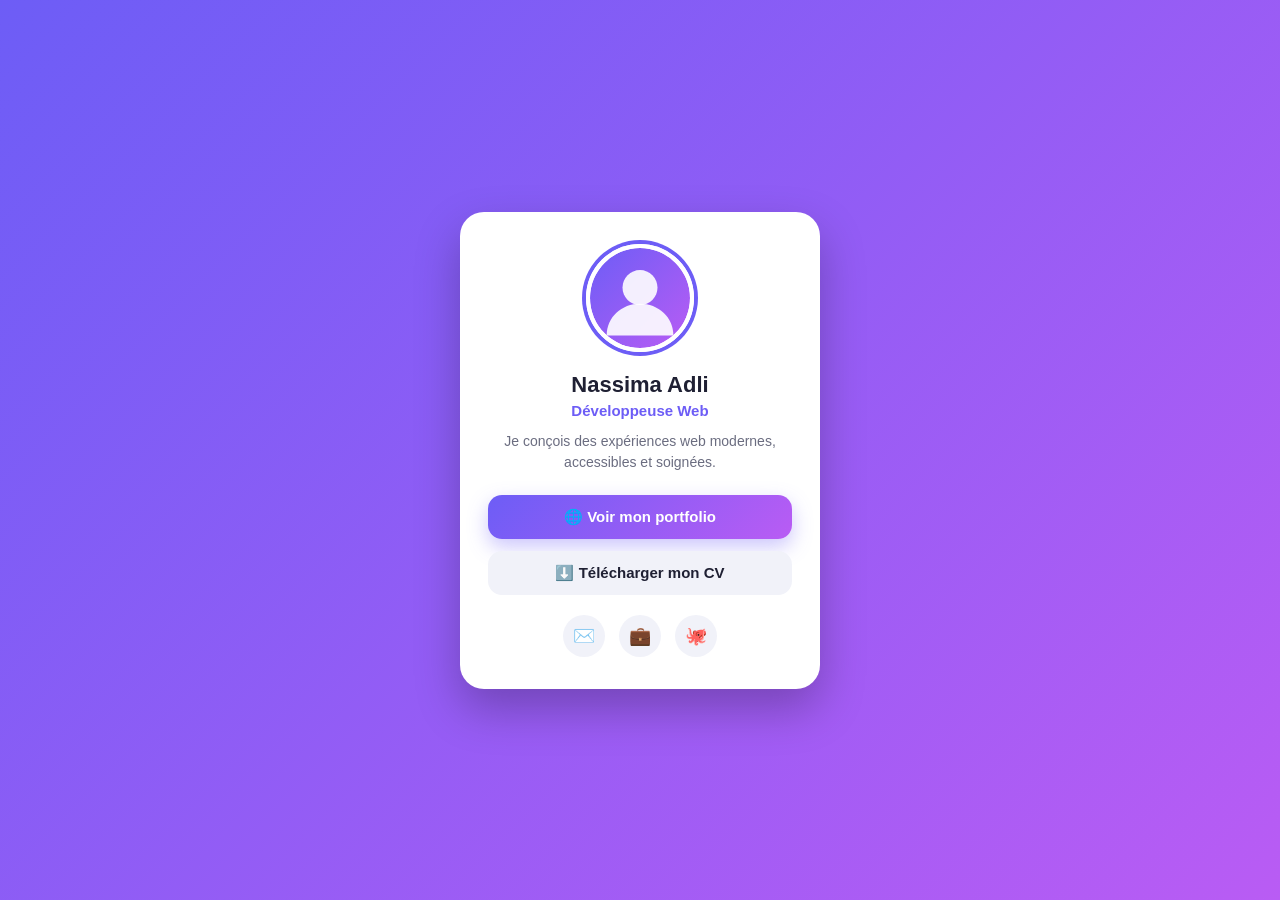
==== index.html @ 46507873 "Ajoute la carte digitale avec QR code, portfolio et téléchargement du CV Site statique : index.html " ====
<!DOCTYPE html>
<html lang="fr">
<head>
  <meta charset="UTF-8" />
  <meta name="viewport" content="width=device-width, initial-scale=1.0" />
  <title>Carte digitale</title>
  <link rel="stylesheet" href="styles.css" />
</head>
<body>
  <main class="card" id="card">
    <img class="card__photo" id="photo" src="" alt="Photo de profil" />
    <h1 class="card__name" id="name"></h1>
    <p class="card__title" id="title"></p>
    <p class="card__bio" id="bio"></p>

    <div class="card__actions">
      <a class="btn btn--primary" id="portfolio-btn" href="#" target="_blank" rel="noopener">
        🌐 Voir mon portfolio
      </a>
      <a class="btn btn--secondary" id="cv-btn" href="#" download>
        ⬇️ Télécharger mon CV
      </a>
    </div>

    <div class="card__socials" id="socials"></div>
  </main>

  <script src="config.js"></script>
  <script>
    const cfg = window.CARD_CONFIG;

    document.getElementById("photo").src = cfg.photo;
    document.getElementById("name").textContent = cfg.name;
    document.getElementById("title").textContent = cfg.title;
    document.getElementById("bio").textContent = cfg.bio;

    const portfolioBtn = document.getElementById("portfolio-btn");
    portfolioBtn.href = cfg.portfolioUrl;

    const cvBtn = document.getElementById("cv-btn");
    cvBtn.href = cfg.cv;
    cvBtn.download = cfg.cvFileName || "cv.pdf";

    const socials = document.getElementById("socials");
    (cfg.socials || []).forEach((s) => {
      const a = document.createElement("a");
      a.href = s.href;
      a.title = s.label;
      a.textContent = s.icon;
      if (s.href.startsWith("http")) {
        a.target = "_blank";
        a.rel = "noopener";
      }
      socials.appendChild(a);
    });
  </script>
</body>
</html>
---- styles.css ----
:root {
  --bg-start: #6D5DF6;
  --bg-end: #B95CF4;
  --card-bg: #ffffff;
  --text-main: #1f2033;
  --text-muted: #6b6d80;
  --accent: #6D5DF6;
  --accent-2: #22c55e;
}

* {
  box-sizing: border-box;
}

body {
  margin: 0;
  min-height: 100vh;
  display: flex;
  align-items: center;
  justify-content: center;
  padding: 24px;
  font-family: "Segoe UI", Roboto, -apple-system, BlinkMacSystemFont, sans-serif;
  background: linear-gradient(135deg, var(--bg-start), var(--bg-end));
}

.card {
  background: var(--card-bg);
  width: 100%;
  max-width: 360px;
  border-radius: 24px;
  padding: 32px 28px;
  box-shadow: 0 20px 45px rgba(0, 0, 0, 0.25);
  text-align: center;
}

.card__photo {
  width: 108px;
  height: 108px;
  border-radius: 50%;
  object-fit: cover;
  border: 4px solid #fff;
  box-shadow: 0 0 0 4px var(--accent);
  margin-bottom: 16px;
}

.card__name {
  margin: 0;
  font-size: 22px;
  font-weight: 700;
  color: var(--text-main);
}

.card__title {
  margin: 4px 0 12px;
  font-size: 15px;
  color: var(--accent);
  font-weight: 600;
}

.card__bio {
  margin: 0 0 22px;
  font-size: 14px;
  line-height: 1.5;
  color: var(--text-muted);
}

.card__actions {
  display: flex;
  flex-direction: column;
  gap: 12px;
  margin-bottom: 20px;
}

.btn {
  display: flex;
  align-items: center;
  justify-content: center;
  gap: 8px;
  padding: 13px 18px;
  border-radius: 14px;
  font-size: 15px;
  font-weight: 600;
  text-decoration: none;
  border: none;
  cursor: pointer;
  transition: transform 0.15s ease, box-shadow 0.15s ease;
}

.btn:active {
  transform: scale(0.97);
}

.btn--primary {
  background: linear-gradient(135deg, var(--bg-start), var(--bg-end));
  color: #fff;
  box-shadow: 0 8px 20px rgba(109, 93, 246, 0.35);
}

.btn--secondary {
  background: #f1f2f9;
  color: var(--text-main);
}

.card__socials {
  display: flex;
  justify-content: center;
  gap: 14px;
}

.card__socials a {
  display: inline-flex;
  align-items: center;
  justify-content: center;
  width: 42px;
  height: 42px;
  border-radius: 50%;
  background: #f1f2f9;
  text-decoration: none;
  font-size: 18px;
  color: var(--text-main);
}

.qr-page {
  display: flex;
  flex-direction: column;
  align-items: center;
  gap: 18px;
}

.qr-box {
  background: #fff;
  padding: 18px;
  border-radius: 18px;
  box-shadow: 0 20px 45px rgba(0, 0, 0, 0.25);
}

.qr-hint {
  color: #fff;
  font-size: 14px;
  text-align: center;
  max-width: 320px;
  opacity: 0.9;
}
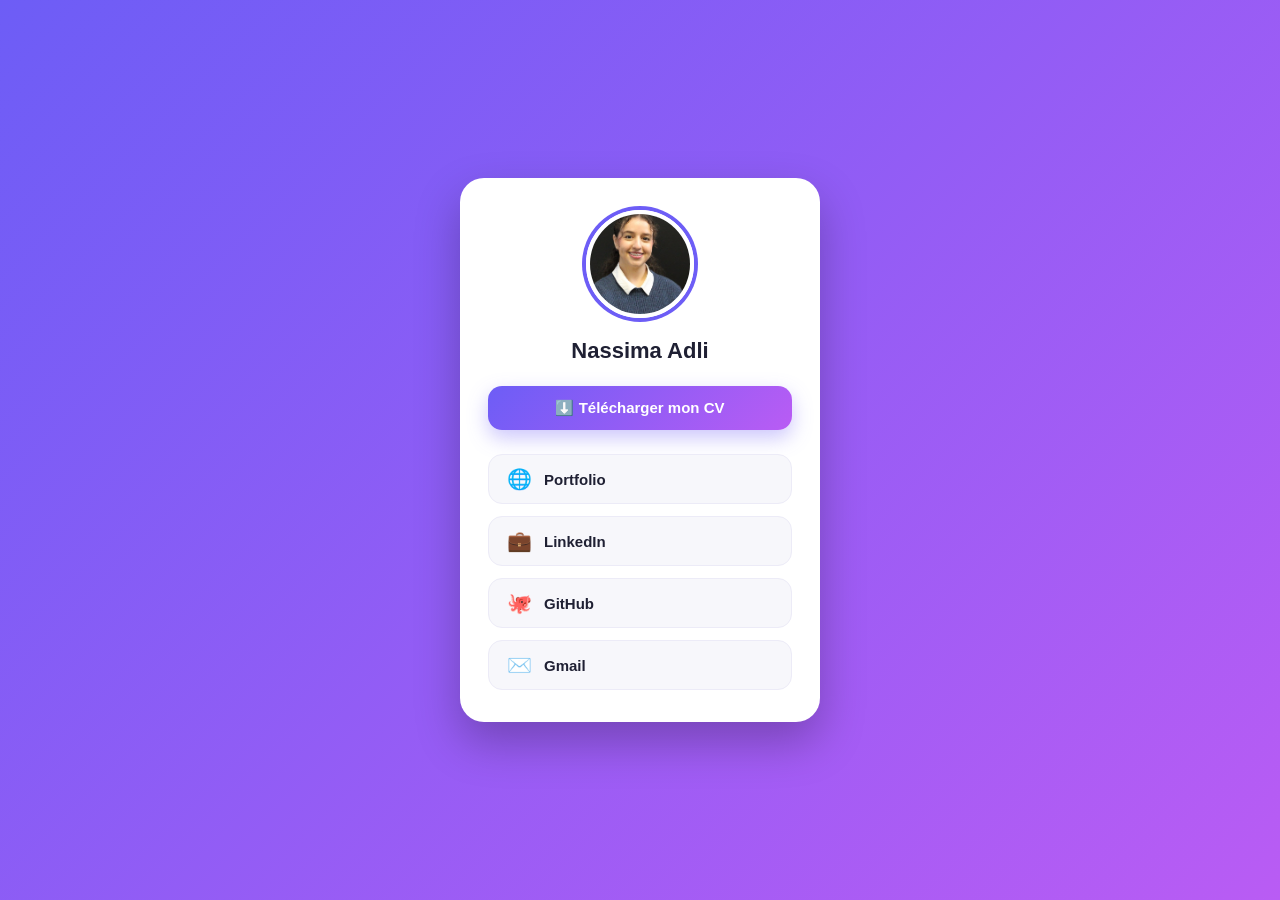
==== commit d58b1275: "Transforme la carte en page façon Linktree Remplace la carte bio (photo + titre + bio + 2 boutons) p" ====
--- a/index.html
+++ b/index.html
@@ -10,19 +10,12 @@
   <main class="card" id="card">
     <img class="card__photo" id="photo" src="" alt="Photo de profil" />
     <h1 class="card__name" id="name"></h1>
-    <p class="card__title" id="title"></p>
-    <p class="card__bio" id="bio"></p>
 
-    <div class="card__actions">
-      <a class="btn btn--primary" id="portfolio-btn" href="#" target="_blank" rel="noopener">
-        🌐 Voir mon portfolio
-      </a>
-      <a class="btn btn--secondary" id="cv-btn" href="#" download>
-        ⬇️ Télécharger mon CV
-      </a>
-    </div>
+    <a class="btn btn--primary" id="cv-btn" href="#" download>
+      ⬇️ Télécharger mon CV
+    </a>
 
-    <div class="card__socials" id="socials"></div>
+    <div class="link-list" id="links"></div>
   </main>
 
   <script src="config.js"></script>
@@ -31,27 +24,22 @@
 
     document.getElementById("photo").src = cfg.photo;
     document.getElementById("name").textContent = cfg.name;
-    document.getElementById("title").textContent = cfg.title;
-    document.getElementById("bio").textContent = cfg.bio;
-
-    const portfolioBtn = document.getElementById("portfolio-btn");
-    portfolioBtn.href = cfg.portfolioUrl;
 
     const cvBtn = document.getElementById("cv-btn");
     cvBtn.href = cfg.cv;
     cvBtn.download = cfg.cvFileName || "cv.pdf";
 
-    const socials = document.getElementById("socials");
-    (cfg.socials || []).forEach((s) => {
+    const links = document.getElementById("links");
+    (cfg.links || []).forEach((link) => {
       const a = document.createElement("a");
-      a.href = s.href;
-      a.title = s.label;
-      a.textContent = s.icon;
-      if (s.href.startsWith("http")) {
+      a.className = "link-item";
+      a.href = link.href;
+      if (link.href.startsWith("http")) {
         a.target = "_blank";
         a.rel = "noopener";
       }
-      socials.appendChild(a);
+      a.innerHTML = `<span class="link-item__icon">${link.icon}</span><span class="link-item__label">${link.label}</span>`;
+      links.appendChild(a);
     });
   </script>
 </body>
--- a/styles.css
+++ b/styles.css
@@ -44,31 +44,10 @@
 }
 
 .card__name {
-  margin: 0;
+  margin: 0 0 22px;
   font-size: 22px;
   font-weight: 700;
   color: var(--text-main);
-}
-
-.card__title {
-  margin: 4px 0 12px;
-  font-size: 15px;
-  color: var(--accent);
-  font-weight: 600;
-}
-
-.card__bio {
-  margin: 0 0 22px;
-  font-size: 14px;
-  line-height: 1.5;
-  color: var(--text-muted);
-}
-
-.card__actions {
-  display: flex;
-  flex-direction: column;
-  gap: 12px;
-  margin-bottom: 20px;
 }
 
 .btn {
@@ -94,30 +73,43 @@
   background: linear-gradient(135deg, var(--bg-start), var(--bg-end));
   color: #fff;
   box-shadow: 0 8px 20px rgba(109, 93, 246, 0.35);
+  margin-bottom: 24px;
 }
 
-.btn--secondary {
-  background: #f1f2f9;
-  color: var(--text-main);
+.link-list {
+  display: flex;
+  flex-direction: column;
+  gap: 12px;
 }
 
-.card__socials {
+.link-item {
   display: flex;
-  justify-content: center;
-  gap: 14px;
+  align-items: center;
+  gap: 12px;
+  padding: 14px 18px;
+  border-radius: 14px;
+  background: #f7f7fb;
+  border: 1px solid #ecebf7;
+  text-decoration: none;
+  color: var(--text-main);
+  font-size: 15px;
+  font-weight: 600;
+  transition: transform 0.15s ease, box-shadow 0.15s ease, border-color 0.15s ease;
 }
 
-.card__socials a {
-  display: inline-flex;
-  align-items: center;
-  justify-content: center;
-  width: 42px;
-  height: 42px;
-  border-radius: 50%;
-  background: #f1f2f9;
-  text-decoration: none;
-  font-size: 18px;
-  color: var(--text-main);
+.link-item:hover {
+  border-color: var(--accent);
+  box-shadow: 0 8px 18px rgba(109, 93, 246, 0.18);
+  transform: translateY(-1px);
+}
+
+.link-item:active {
+  transform: scale(0.98);
+}
+
+.link-item__icon {
+  font-size: 20px;
+  line-height: 1;
 }
 
 .qr-page {
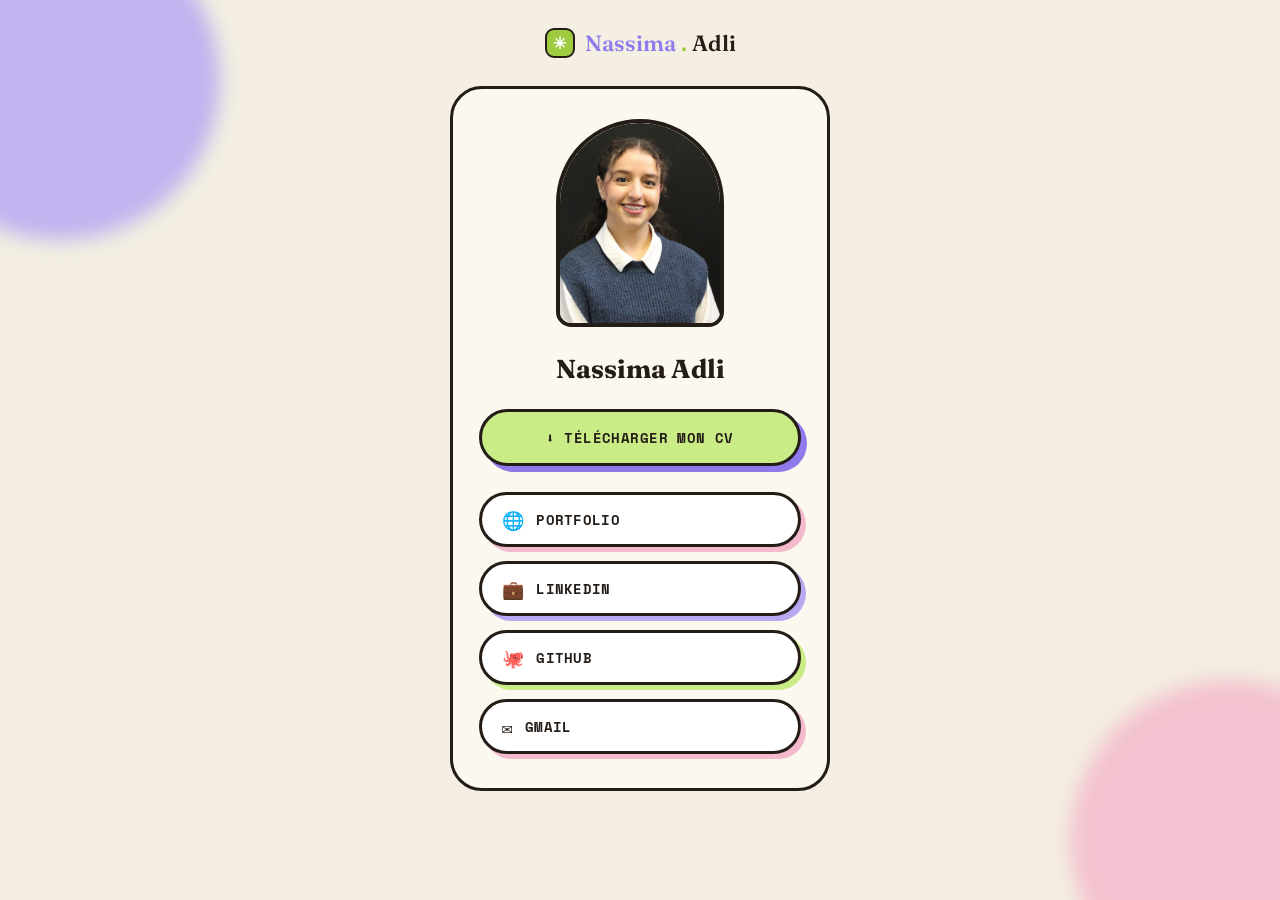
==== commit 17f160db: "Reprend la DA du portfolio pour la page Linktree Fond crème, formes organiques violet/rose en arrièr" ====
--- a/index.html
+++ b/index.html
@@ -7,12 +7,17 @@
   <link rel="stylesheet" href="styles.css" />
 </head>
 <body>
+  <div class="brand">
+    <span class="brand__mark">✳</span>
+    <span id="brand-name"></span>
+  </div>
+
   <main class="card" id="card">
     <img class="card__photo" id="photo" src="" alt="Photo de profil" />
     <h1 class="card__name" id="name"></h1>
 
     <a class="btn btn--primary" id="cv-btn" href="#" download>
-      ⬇️ Télécharger mon CV
+      ⬇ Télécharger mon CV
     </a>
 
     <div class="link-list" id="links"></div>
@@ -24,6 +29,10 @@
 
     document.getElementById("photo").src = cfg.photo;
     document.getElementById("name").textContent = cfg.name;
+
+    const [firstName, ...rest] = cfg.name.split(" ");
+    document.getElementById("brand-name").innerHTML =
+      `<span class="brand__name">${firstName}</span> <span class="brand__dot">.</span> <span class="brand__last">${rest.join(" ")}</span>`;
 
     const cvBtn = document.getElementById("cv-btn");
     cvBtn.href = cfg.cv;
--- a/styles.css
+++ b/styles.css
@@ -1,11 +1,15 @@
+@import url("https://fonts.googleapis.com/css2?family=Fraunces:ital,wght@0,600;0,700;1,600&family=Space+Mono:wght@400;700&display=swap");
+
 :root {
-  --bg-start: #6D5DF6;
-  --bg-end: #B95CF4;
-  --card-bg: #ffffff;
-  --text-main: #1f2033;
-  --text-muted: #6b6d80;
-  --accent: #6D5DF6;
-  --accent-2: #22c55e;
+  --bg: #f4efe2;
+  --ink: #241c16;
+  --muted: #5c564c;
+  --purple: #b7a8f2;
+  --purple-deep: #8f7aeb;
+  --pink: #f3b9cc;
+  --green: #c9ec86;
+  --green-deep: #9ecb3f;
+  --card-bg: #fbf8ef;
 }
 
 * {
@@ -16,120 +20,222 @@
   margin: 0;
   min-height: 100vh;
   display: flex;
+  flex-direction: column;
+  align-items: center;
+  padding: 28px 20px 48px;
+  font-family: "Space Mono", ui-monospace, monospace;
+  color: var(--ink);
+  background: var(--bg);
+  position: relative;
+  overflow-x: hidden;
+}
+
+body::before,
+body::after {
+  content: "";
+  position: fixed;
+  width: 320px;
+  height: 320px;
+  border-radius: 50%;
+  filter: blur(10px);
+  z-index: 0;
+}
+
+body::before {
+  background: var(--purple);
+  top: -80px;
+  left: -100px;
+  opacity: 0.85;
+}
+
+body::after {
+  background: var(--pink);
+  bottom: -100px;
+  right: -110px;
+  opacity: 0.85;
+}
+
+.brand {
+  position: relative;
+  z-index: 1;
+  display: flex;
+  align-items: center;
+  gap: 10px;
+  margin-bottom: 28px;
+  font-family: "Fraunces", Georgia, serif;
+  font-size: 22px;
+  font-weight: 600;
+}
+
+.brand__mark {
+  width: 30px;
+  height: 30px;
+  border-radius: 9px;
+  background: var(--green-deep);
+  border: 2px solid var(--ink);
+  color: #fff;
+  display: flex;
   align-items: center;
   justify-content: center;
-  padding: 24px;
-  font-family: "Segoe UI", Roboto, -apple-system, BlinkMacSystemFont, sans-serif;
-  background: linear-gradient(135deg, var(--bg-start), var(--bg-end));
+  font-size: 16px;
+  line-height: 1;
+}
+
+.brand__name {
+  color: var(--purple-deep);
+}
+
+.brand__dot {
+  color: var(--green-deep);
+}
+
+.brand__last {
+  color: var(--ink);
 }
 
 .card {
+  position: relative;
+  z-index: 1;
   background: var(--card-bg);
   width: 100%;
-  max-width: 360px;
-  border-radius: 24px;
-  padding: 32px 28px;
-  box-shadow: 0 20px 45px rgba(0, 0, 0, 0.25);
+  max-width: 380px;
+  border-radius: 32px;
+  border: 3px solid var(--ink);
+  padding: 30px 26px 34px;
   text-align: center;
 }
 
 .card__photo {
-  width: 108px;
-  height: 108px;
-  border-radius: 50%;
+  width: 168px;
+  height: 208px;
   object-fit: cover;
-  border: 4px solid #fff;
-  box-shadow: 0 0 0 4px var(--accent);
-  margin-bottom: 16px;
+  border: 4px solid var(--ink);
+  border-radius: 110px 110px 20px 20px;
+  margin-bottom: 20px;
+  background: #fff;
 }
 
 .card__name {
-  margin: 0 0 22px;
-  font-size: 22px;
+  margin: 0 0 24px;
+  font-family: "Fraunces", Georgia, serif;
+  font-size: 26px;
   font-weight: 700;
-  color: var(--text-main);
+  color: var(--ink);
 }
 
 .btn {
   display: flex;
   align-items: center;
   justify-content: center;
-  gap: 8px;
-  padding: 13px 18px;
-  border-radius: 14px;
-  font-size: 15px;
-  font-weight: 600;
+  gap: 10px;
+  padding: 15px 20px;
+  border-radius: 999px;
+  font-family: "Space Mono", ui-monospace, monospace;
+  font-size: 14px;
+  font-weight: 700;
+  letter-spacing: 0.03em;
+  text-transform: uppercase;
   text-decoration: none;
-  border: none;
+  border: 3px solid var(--ink);
   cursor: pointer;
-  transition: transform 0.15s ease, box-shadow 0.15s ease;
-}
-
-.btn:active {
-  transform: scale(0.97);
+  transition: transform 0.12s ease, box-shadow 0.12s ease;
 }
 
 .btn--primary {
-  background: linear-gradient(135deg, var(--bg-start), var(--bg-end));
-  color: #fff;
-  box-shadow: 0 8px 20px rgba(109, 93, 246, 0.35);
-  margin-bottom: 24px;
+  background: var(--green);
+  color: var(--ink);
+  box-shadow: 6px 6px 0 var(--purple-deep);
+  margin-bottom: 26px;
+}
+
+.btn--primary:hover {
+  transform: translate(3px, 3px);
+  box-shadow: 3px 3px 0 var(--purple-deep);
+}
+
+.btn--primary:active {
+  transform: translate(6px, 6px);
+  box-shadow: 0 0 0 var(--purple-deep);
 }
 
 .link-list {
   display: flex;
   flex-direction: column;
+  gap: 14px;
+}
+
+.link-item {
+  display: flex;
+  align-items: center;
   gap: 12px;
-}
-
-.link-item {
-  display: flex;
-  align-items: center;
-  gap: 12px;
-  padding: 14px 18px;
-  border-radius: 14px;
-  background: #f7f7fb;
-  border: 1px solid #ecebf7;
+  padding: 14px 20px;
+  border-radius: 999px;
+  background: #fff;
+  border: 3px solid var(--ink);
   text-decoration: none;
-  color: var(--text-main);
-  font-size: 15px;
-  font-weight: 600;
-  transition: transform 0.15s ease, box-shadow 0.15s ease, border-color 0.15s ease;
+  color: var(--ink);
+  font-family: "Space Mono", ui-monospace, monospace;
+  font-size: 14px;
+  font-weight: 700;
+  text-transform: uppercase;
+  letter-spacing: 0.02em;
+  box-shadow: 5px 5px 0 var(--pink);
+  transition: transform 0.12s ease, box-shadow 0.12s ease;
+}
+
+.link-item:nth-child(3n+2) {
+  box-shadow: 5px 5px 0 var(--purple);
+}
+
+.link-item:nth-child(3n+3) {
+  box-shadow: 5px 5px 0 var(--green);
 }
 
 .link-item:hover {
-  border-color: var(--accent);
-  box-shadow: 0 8px 18px rgba(109, 93, 246, 0.18);
-  transform: translateY(-1px);
+  transform: translate(2px, 2px);
+  box-shadow: 3px 3px 0 var(--pink);
+}
+
+.link-item:nth-child(3n+2):hover {
+  box-shadow: 3px 3px 0 var(--purple);
+}
+
+.link-item:nth-child(3n+3):hover {
+  box-shadow: 3px 3px 0 var(--green);
 }
 
 .link-item:active {
-  transform: scale(0.98);
+  transform: translate(5px, 5px);
+  box-shadow: 0 0 0 currentColor;
 }
 
 .link-item__icon {
-  font-size: 20px;
+  font-size: 18px;
   line-height: 1;
 }
 
 .qr-page {
+  position: relative;
+  z-index: 1;
   display: flex;
   flex-direction: column;
   align-items: center;
-  gap: 18px;
+  gap: 20px;
 }
 
 .qr-box {
   background: #fff;
   padding: 18px;
-  border-radius: 18px;
-  box-shadow: 0 20px 45px rgba(0, 0, 0, 0.25);
+  border-radius: 20px;
+  border: 3px solid var(--ink);
+  box-shadow: 6px 6px 0 var(--green-deep);
 }
 
 .qr-hint {
-  color: #fff;
-  font-size: 14px;
+  color: var(--muted);
+  font-family: "Space Mono", ui-monospace, monospace;
+  font-size: 12.5px;
   text-align: center;
   max-width: 320px;
-  opacity: 0.9;
-}
+  line-height: 1.6;
+}
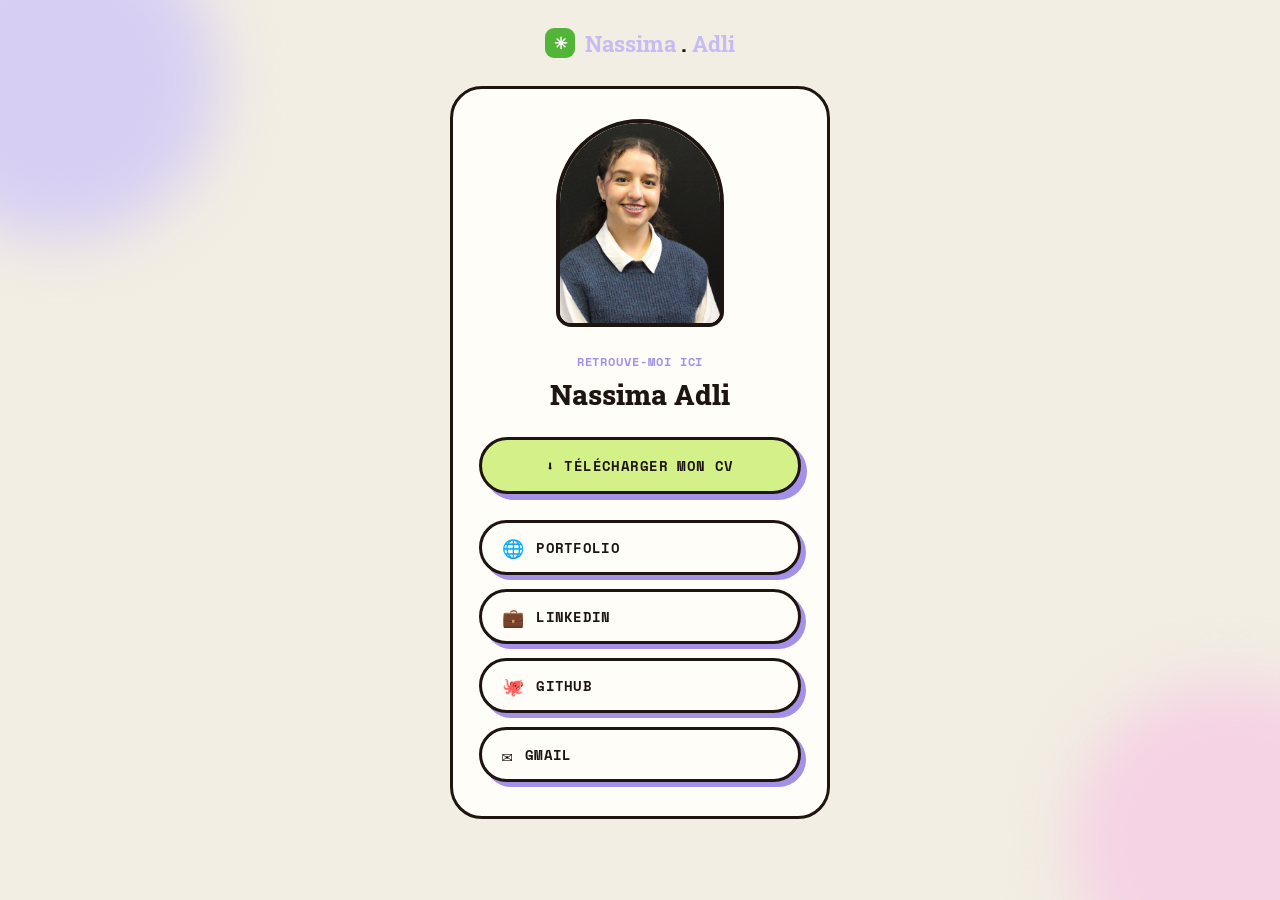
==== commit 12fd75ee: "Affine la DA avec les couleurs exactes du portfolio Couleurs extraites au pixel près depuis une capt" ====
--- a/index.html
+++ b/index.html
@@ -14,6 +14,7 @@
 
   <main class="card" id="card">
     <img class="card__photo" id="photo" src="" alt="Photo de profil" />
+    <p class="card__label">Retrouve-moi ici</p>
     <h1 class="card__name" id="name"></h1>
 
     <a class="btn btn--primary" id="cv-btn" href="#" download>
--- a/styles.css
+++ b/styles.css
@@ -1,15 +1,21 @@
-@import url("https://fonts.googleapis.com/css2?family=Fraunces:ital,wght@0,600;0,700;1,600&family=Space+Mono:wght@400;700&display=swap");
-
+@import url("https://fonts.googleapis.com/css2?family=Roboto+Slab:wght@600;700;800&family=Space+Mono:wght@400;700&display=swap");
+
+/*
+  Palette extraite au pixel depuis une capture d'écran du portfolio
+  (portfolio-nassimaadli.vercel.app) pour reproduire la même DA :
+  fond crème, blobs pastel, encre presque noire, accents violet/vert.
+*/
 :root {
-  --bg: #f4efe2;
-  --ink: #241c16;
-  --muted: #5c564c;
-  --purple: #b7a8f2;
-  --purple-deep: #8f7aeb;
-  --pink: #f3b9cc;
-  --green: #c9ec86;
-  --green-deep: #9ecb3f;
-  --card-bg: #fbf8ef;
+  --bg: #f2eee3;
+  --card-bg: #fffdf7;
+  --ink: #1e1510;
+  --muted: #685a4d;
+  --blob-purple: #d7cff3;
+  --blob-pink: #f5d2e4;
+  --purple-text: #c6bbf2;
+  --purple-accent: #a590e8;
+  --green: #d4f089;
+  --green-deep: #52b537;
 }
 
 * {
@@ -37,22 +43,20 @@
   width: 320px;
   height: 320px;
   border-radius: 50%;
-  filter: blur(10px);
+  filter: blur(30px);
   z-index: 0;
 }
 
 body::before {
-  background: var(--purple);
+  background: var(--blob-purple);
   top: -80px;
   left: -100px;
-  opacity: 0.85;
 }
 
 body::after {
-  background: var(--pink);
+  background: var(--blob-pink);
   bottom: -100px;
   right: -110px;
-  opacity: 0.85;
 }
 
 .brand {
@@ -62,9 +66,9 @@
   align-items: center;
   gap: 10px;
   margin-bottom: 28px;
-  font-family: "Fraunces", Georgia, serif;
+  font-family: "Roboto Slab", Georgia, serif;
   font-size: 22px;
-  font-weight: 600;
+  font-weight: 700;
 }
 
 .brand__mark {
@@ -72,7 +76,6 @@
   height: 30px;
   border-radius: 9px;
   background: var(--green-deep);
-  border: 2px solid var(--ink);
   color: #fff;
   display: flex;
   align-items: center;
@@ -81,15 +84,12 @@
   line-height: 1;
 }
 
-.brand__name {
-  color: var(--purple-deep);
+.brand__name,
+.brand__last {
+  color: var(--purple-text);
 }
 
 .brand__dot {
-  color: var(--green-deep);
-}
-
-.brand__last {
   color: var(--ink);
 }
 
@@ -115,11 +115,21 @@
   background: #fff;
 }
 
+.card__label {
+  margin: 0 0 6px;
+  font-family: "Space Mono", ui-monospace, monospace;
+  font-size: 11.5px;
+  font-weight: 700;
+  letter-spacing: 0.08em;
+  text-transform: uppercase;
+  color: var(--purple-accent);
+}
+
 .card__name {
   margin: 0 0 24px;
-  font-family: "Fraunces", Georgia, serif;
-  font-size: 26px;
-  font-weight: 700;
+  font-family: "Roboto Slab", Georgia, serif;
+  font-size: 28px;
+  font-weight: 800;
   color: var(--ink);
 }
 
@@ -144,18 +154,18 @@
 .btn--primary {
   background: var(--green);
   color: var(--ink);
-  box-shadow: 6px 6px 0 var(--purple-deep);
+  box-shadow: 6px 6px 0 var(--purple-accent);
   margin-bottom: 26px;
 }
 
 .btn--primary:hover {
   transform: translate(3px, 3px);
-  box-shadow: 3px 3px 0 var(--purple-deep);
+  box-shadow: 3px 3px 0 var(--purple-accent);
 }
 
 .btn--primary:active {
   transform: translate(6px, 6px);
-  box-shadow: 0 0 0 var(--purple-deep);
+  box-shadow: 0 0 0 var(--purple-accent);
 }
 
 .link-list {
@@ -170,7 +180,7 @@
   gap: 12px;
   padding: 14px 20px;
   border-radius: 999px;
-  background: #fff;
+  background: var(--card-bg);
   border: 3px solid var(--ink);
   text-decoration: none;
   color: var(--ink);
@@ -179,34 +189,18 @@
   font-weight: 700;
   text-transform: uppercase;
   letter-spacing: 0.02em;
-  box-shadow: 5px 5px 0 var(--pink);
+  box-shadow: 5px 5px 0 var(--purple-accent);
   transition: transform 0.12s ease, box-shadow 0.12s ease;
-}
-
-.link-item:nth-child(3n+2) {
-  box-shadow: 5px 5px 0 var(--purple);
-}
-
-.link-item:nth-child(3n+3) {
-  box-shadow: 5px 5px 0 var(--green);
 }
 
 .link-item:hover {
   transform: translate(2px, 2px);
-  box-shadow: 3px 3px 0 var(--pink);
-}
-
-.link-item:nth-child(3n+2):hover {
-  box-shadow: 3px 3px 0 var(--purple);
-}
-
-.link-item:nth-child(3n+3):hover {
-  box-shadow: 3px 3px 0 var(--green);
+  box-shadow: 3px 3px 0 var(--purple-accent);
 }
 
 .link-item:active {
   transform: translate(5px, 5px);
-  box-shadow: 0 0 0 currentColor;
+  box-shadow: 0 0 0 var(--purple-accent);
 }
 
 .link-item__icon {
@@ -228,7 +222,7 @@
   padding: 18px;
   border-radius: 20px;
   border: 3px solid var(--ink);
-  box-shadow: 6px 6px 0 var(--green-deep);
+  box-shadow: 6px 6px 0 var(--purple-accent);
 }
 
 .qr-hint {
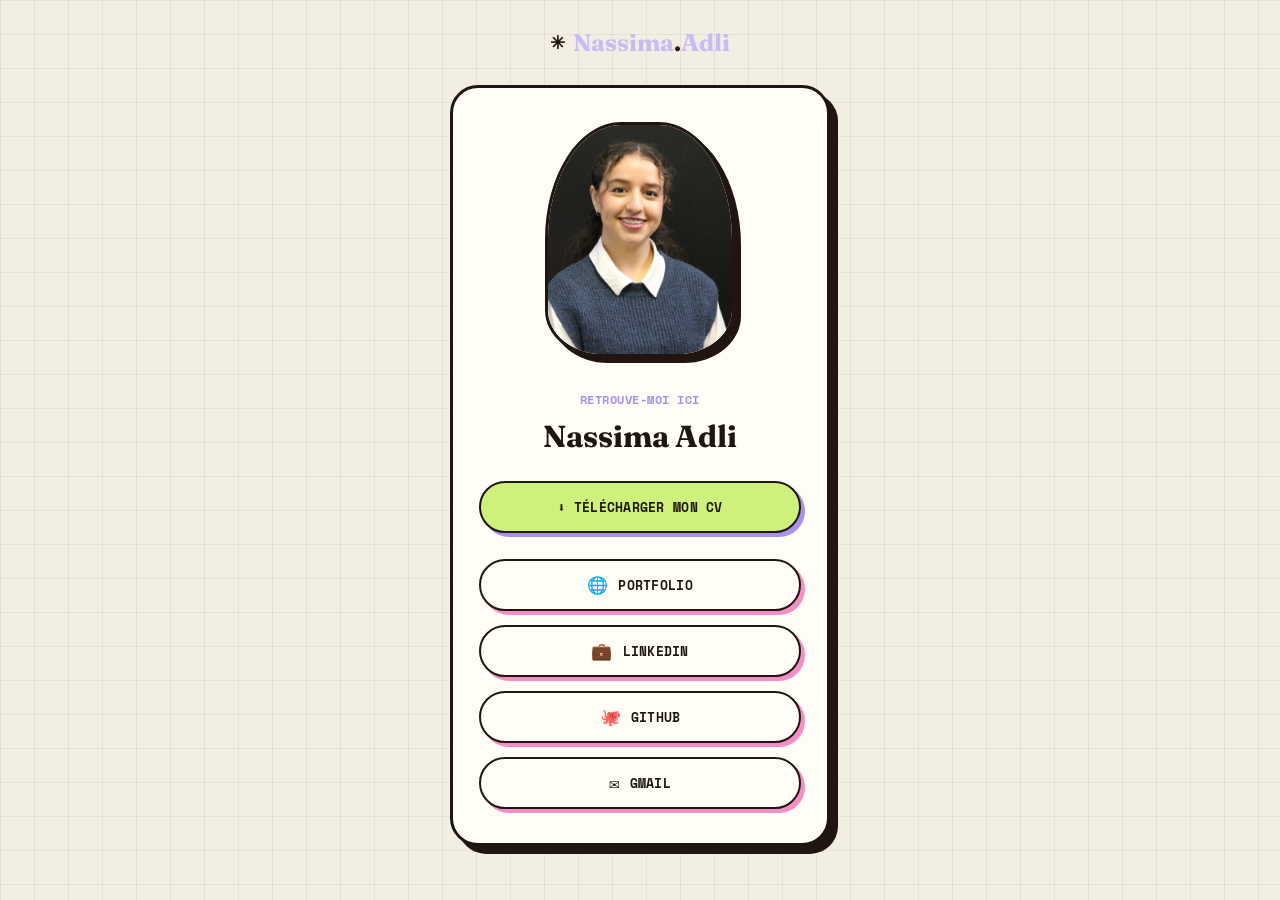
==== commit 211acb39: "Reprend le vrai design system du portfolio (twin exact) L'accès direct au portfolio en ligne était b" ====
--- a/index.html
+++ b/index.html
@@ -7,10 +7,9 @@
   <link rel="stylesheet" href="styles.css" />
 </head>
 <body>
-  <div class="brand">
-    <span class="brand__mark">✳</span>
-    <span id="brand-name"></span>
-  </div>
+  <a class="brand" id="brand" href="#" target="_blank" rel="noopener">
+    <span class="brand__mark">✳</span><span id="brand-name"></span>
+  </a>
 
   <main class="card" id="card">
     <img class="card__photo" id="photo" src="" alt="Photo de profil" />
@@ -31,9 +30,11 @@
     document.getElementById("photo").src = cfg.photo;
     document.getElementById("name").textContent = cfg.name;
 
+    const brand = document.getElementById("brand");
+    brand.href = cfg.portfolioUrl || "#";
     const [firstName, ...rest] = cfg.name.split(" ");
     document.getElementById("brand-name").innerHTML =
-      `<span class="brand__name">${firstName}</span> <span class="brand__dot">.</span> <span class="brand__last">${rest.join(" ")}</span>`;
+      `${firstName}<span class="brand__dot">.</span>${rest.join(" ")}`;
 
     const cvBtn = document.getElementById("cv-btn");
     cvBtn.href = cfg.cv;
@@ -42,13 +43,13 @@
     const links = document.getElementById("links");
     (cfg.links || []).forEach((link) => {
       const a = document.createElement("a");
-      a.className = "link-item";
+      a.className = "btn link-item";
       a.href = link.href;
       if (link.href.startsWith("http")) {
         a.target = "_blank";
         a.rel = "noopener";
       }
-      a.innerHTML = `<span class="link-item__icon">${link.icon}</span><span class="link-item__label">${link.label}</span>`;
+      a.innerHTML = `<span class="link-item__icon">${link.icon}</span><span>${link.label}</span>`;
       links.appendChild(a);
     });
   </script>
--- a/styles.css
+++ b/styles.css
@@ -1,25 +1,41 @@
-@import url("https://fonts.googleapis.com/css2?family=Roboto+Slab:wght@600;700;800&family=Space+Mono:wght@400;700&display=swap");
+@import url("https://fonts.googleapis.com/css2?family=Fraunces:opsz,wght@9..144,600;9..144,700&family=Poppins:wght@400;500&family=Space+Mono:wght@400;700&display=swap");
 
 /*
-  Palette extraite au pixel depuis une capture d'écran du portfolio
-  (portfolio-nassimaadli.vercel.app) pour reproduire la même DA :
-  fond crème, blobs pastel, encre presque noire, accents violet/vert.
+  Design system repris tel quel du portfolio (portfolio-nassimaadli.vercel.app,
+  repo Nassima203/portfolio-nassima/css/style.css) : mêmes variables de
+  couleur, mêmes polices, mêmes styles de bouton/carte/ombre.
 */
 :root {
-  --bg: #f2eee3;
-  --card-bg: #fffdf7;
-  --ink: #1e1510;
-  --muted: #685a4d;
-  --blob-purple: #d7cff3;
-  --blob-pink: #f5d2e4;
-  --purple-text: #c6bbf2;
-  --purple-accent: #a590e8;
-  --green: #d4f089;
-  --green-deep: #52b537;
+  --cream: #f3eee2;
+  --cream-dark: #eae1cc;
+  --white: #fffdf6;
+  --terracotta: #c9bbf6;
+  --terracotta-dark: #a98fee;
+  --pink: #fbbedd;
+  --pink-dark: #f48ec4;
+  --lime: #cdf17a;
+  --lime-dark: #a9de45;
+  --yellow: #f3d65e;
+  --ink: #201510;
+  --ink-soft: #6b5a4c;
+  --border: #201510;
+  --grid-line: rgba(32, 21, 16, 0.06);
+
+  --font-serif: "Fraunces", "Georgia", serif;
+  --font-sans: "Poppins", "Segoe UI", sans-serif;
+  --font-mono: "Space Mono", "Courier New", monospace;
+
+  --radius-lg: 28px;
+  --radius-md: 16px;
 }
 
 * {
   box-sizing: border-box;
+}
+
+a {
+  color: inherit;
+  text-decoration: none;
 }
 
 body {
@@ -29,107 +45,81 @@
   flex-direction: column;
   align-items: center;
   padding: 28px 20px 48px;
-  font-family: "Space Mono", ui-monospace, monospace;
-  color: var(--ink);
-  background: var(--bg);
-  position: relative;
+  font-family: var(--font-sans);
+  color: var(--ink);
+  background:
+    linear-gradient(var(--grid-line) 1px, transparent 1px),
+    linear-gradient(90deg, var(--grid-line) 1px, transparent 1px),
+    var(--cream);
+  background-size: 34px 34px, 34px 34px, auto;
   overflow-x: hidden;
 }
 
-body::before,
-body::after {
-  content: "";
-  position: fixed;
-  width: 320px;
-  height: 320px;
-  border-radius: 50%;
-  filter: blur(30px);
-  z-index: 0;
-}
-
-body::before {
-  background: var(--blob-purple);
-  top: -80px;
-  left: -100px;
-}
-
-body::after {
-  background: var(--blob-pink);
-  bottom: -100px;
-  right: -110px;
-}
-
 .brand {
-  position: relative;
-  z-index: 1;
-  display: flex;
-  align-items: center;
-  gap: 10px;
+  display: flex;
+  align-items: center;
+  gap: 8px;
   margin-bottom: 28px;
-  font-family: "Roboto Slab", Georgia, serif;
-  font-size: 22px;
-  font-weight: 700;
+  font-family: var(--font-serif);
+  font-size: 1.5rem;
+  font-weight: 700;
+  color: var(--terracotta);
+  text-decoration: none;
 }
 
 .brand__mark {
-  width: 30px;
-  height: 30px;
-  border-radius: 9px;
-  background: var(--green-deep);
-  color: #fff;
-  display: flex;
-  align-items: center;
-  justify-content: center;
-  font-size: 16px;
-  line-height: 1;
-}
-
-.brand__name,
-.brand__last {
-  color: var(--purple-text);
+  display: inline-flex;
+  color: var(--ink);
+  font-size: 1.1rem;
+  animation: spin-slow 6s linear infinite;
 }
 
 .brand__dot {
   color: var(--ink);
 }
 
+@keyframes spin-slow {
+  from { transform: rotate(0deg); }
+  to { transform: rotate(360deg); }
+}
+
 .card {
-  position: relative;
-  z-index: 1;
-  background: var(--card-bg);
+  background: var(--white);
   width: 100%;
   max-width: 380px;
-  border-radius: 32px;
-  border: 3px solid var(--ink);
-  padding: 30px 26px 34px;
+  border-radius: var(--radius-lg);
+  border: 3px solid var(--border);
+  box-shadow: 8px 8px 0 var(--ink);
+  padding: 34px 26px;
   text-align: center;
 }
 
 .card__photo {
-  width: 168px;
-  height: 208px;
+  width: 190px;
+  height: 235px;
   object-fit: cover;
-  border: 4px solid var(--ink);
-  border-radius: 110px 110px 20px 20px;
-  margin-bottom: 20px;
-  background: #fff;
+  border: 3px solid var(--border);
+  border-radius: 40% 40% 30% 30% / 50% 50% 20% 20%;
+  box-shadow: 6px 6px 0 var(--ink);
+  background: var(--yellow);
+  margin-bottom: 26px;
 }
 
 .card__label {
-  margin: 0 0 6px;
-  font-family: "Space Mono", ui-monospace, monospace;
-  font-size: 11.5px;
-  font-weight: 700;
-  letter-spacing: 0.08em;
+  margin: 0 0 8px;
+  font-family: var(--font-mono);
+  font-size: 0.78rem;
+  font-weight: 700;
+  letter-spacing: 0.04em;
   text-transform: uppercase;
-  color: var(--purple-accent);
+  color: var(--terracotta-dark);
 }
 
 .card__name {
-  margin: 0 0 24px;
-  font-family: "Roboto Slab", Georgia, serif;
-  font-size: 28px;
-  font-weight: 800;
+  margin: 0 0 26px;
+  font-family: var(--font-serif);
+  font-size: 1.9rem;
+  font-weight: 700;
   color: var(--ink);
 }
 
@@ -138,34 +128,31 @@
   align-items: center;
   justify-content: center;
   gap: 10px;
-  padding: 15px 20px;
+  width: 100%;
+  padding: 14px 24px;
   border-radius: 999px;
-  font-family: "Space Mono", ui-monospace, monospace;
-  font-size: 14px;
-  font-weight: 700;
-  letter-spacing: 0.03em;
+  font-family: var(--font-mono);
+  font-weight: 700;
+  font-size: 0.82rem;
+  letter-spacing: 0.02em;
   text-transform: uppercase;
+  border: 2.5px solid var(--border);
   text-decoration: none;
-  border: 3px solid var(--ink);
   cursor: pointer;
-  transition: transform 0.12s ease, box-shadow 0.12s ease;
+  transition: transform 0.15s ease, box-shadow 0.15s ease, background 0.15s ease, color 0.15s ease;
 }
 
 .btn--primary {
-  background: var(--green);
-  color: var(--ink);
-  box-shadow: 6px 6px 0 var(--purple-accent);
+  background: var(--lime);
+  color: var(--ink);
+  box-shadow: 4px 4px 0 var(--terracotta-dark);
   margin-bottom: 26px;
 }
 
 .btn--primary:hover {
-  transform: translate(3px, 3px);
-  box-shadow: 3px 3px 0 var(--purple-accent);
-}
-
-.btn--primary:active {
-  transform: translate(6px, 6px);
-  box-shadow: 0 0 0 var(--purple-accent);
+  transform: translate(-2px, -2px);
+  box-shadow: 6px 6px 0 var(--terracotta-dark);
+  background: var(--lime-dark);
 }
 
 .link-list {
@@ -175,42 +162,24 @@
 }
 
 .link-item {
-  display: flex;
-  align-items: center;
-  gap: 12px;
-  padding: 14px 20px;
-  border-radius: 999px;
-  background: var(--card-bg);
-  border: 3px solid var(--ink);
-  text-decoration: none;
-  color: var(--ink);
-  font-family: "Space Mono", ui-monospace, monospace;
-  font-size: 14px;
-  font-weight: 700;
-  text-transform: uppercase;
-  letter-spacing: 0.02em;
-  box-shadow: 5px 5px 0 var(--purple-accent);
-  transition: transform 0.12s ease, box-shadow 0.12s ease;
+  background: var(--white);
+  color: var(--ink);
+  box-shadow: 4px 4px 0 var(--pink-dark);
 }
 
 .link-item:hover {
-  transform: translate(2px, 2px);
-  box-shadow: 3px 3px 0 var(--purple-accent);
-}
-
-.link-item:active {
-  transform: translate(5px, 5px);
-  box-shadow: 0 0 0 var(--purple-accent);
+  transform: translate(-2px, -2px);
+  box-shadow: 6px 6px 0 var(--pink-dark);
+  background: var(--ink);
+  color: var(--cream);
 }
 
 .link-item__icon {
-  font-size: 18px;
+  font-size: 1.05rem;
   line-height: 1;
 }
 
 .qr-page {
-  position: relative;
-  z-index: 1;
   display: flex;
   flex-direction: column;
   align-items: center;
@@ -218,17 +187,17 @@
 }
 
 .qr-box {
-  background: #fff;
+  background: var(--white);
   padding: 18px;
-  border-radius: 20px;
-  border: 3px solid var(--ink);
-  box-shadow: 6px 6px 0 var(--purple-accent);
+  border-radius: var(--radius-md);
+  border: 3px solid var(--border);
+  box-shadow: 6px 6px 0 var(--ink);
 }
 
 .qr-hint {
-  color: var(--muted);
-  font-family: "Space Mono", ui-monospace, monospace;
-  font-size: 12.5px;
+  color: var(--ink-soft);
+  font-family: var(--font-mono);
+  font-size: 0.78rem;
   text-align: center;
   max-width: 320px;
   line-height: 1.6;
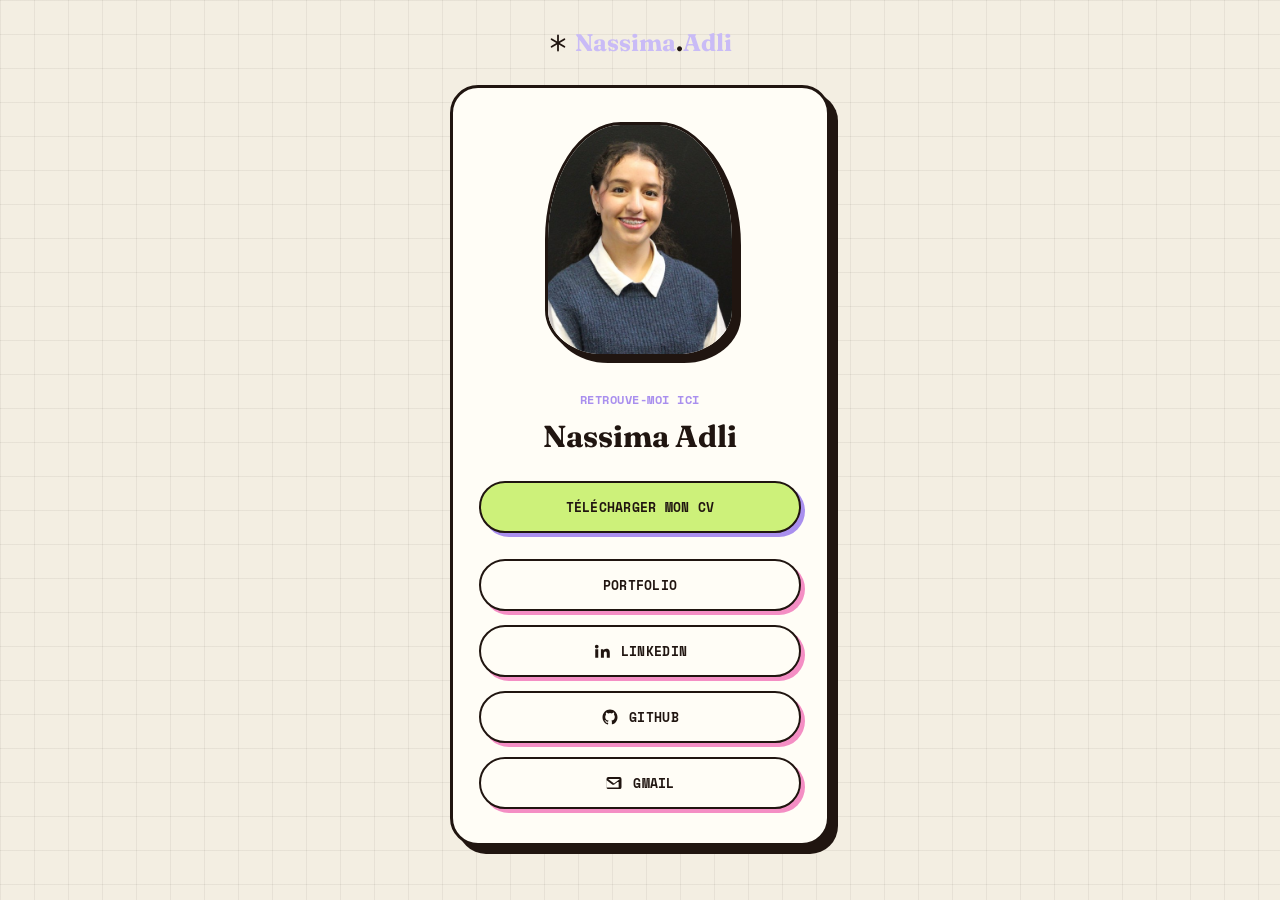
==== commit 5bda2c62: "Remplace les emojis par de vrais logos SVG Supprime tous les emojis (icônes de liens, flèche du bout" ====
--- a/index.html
+++ b/index.html
@@ -8,7 +8,13 @@
 </head>
 <body>
   <a class="brand" id="brand" href="#" target="_blank" rel="noopener">
-    <span class="brand__mark">✳</span><span id="brand-name"></span>
+    <span class="brand__mark">
+      <svg viewBox="0 0 24 24" fill="none" stroke="currentColor" stroke-width="2.4" stroke-linecap="round">
+        <line x1="12" y1="2" x2="12" y2="22" />
+        <line x1="3.5" y1="7" x2="20.5" y2="17" />
+        <line x1="20.5" y1="7" x2="3.5" y2="17" />
+      </svg>
+    </span><span id="brand-name"></span>
   </a>
 
   <main class="card" id="card">
@@ -17,7 +23,7 @@
     <h1 class="card__name" id="name"></h1>
 
     <a class="btn btn--primary" id="cv-btn" href="#" download>
-      ⬇ Télécharger mon CV
+      Télécharger mon CV
     </a>
 
     <div class="link-list" id="links"></div>
@@ -26,6 +32,7 @@
   <script src="config.js"></script>
   <script>
     const cfg = window.CARD_CONFIG;
+    const icons = window.CARD_ICONS || {};
 
     document.getElementById("photo").src = cfg.photo;
     document.getElementById("name").textContent = cfg.name;
@@ -49,7 +56,8 @@
         a.target = "_blank";
         a.rel = "noopener";
       }
-      a.innerHTML = `<span class="link-item__icon">${link.icon}</span><span>${link.label}</span>`;
+      const iconSvg = link.icon && icons[link.icon] ? `<span class="link-item__icon">${icons[link.icon]}</span>` : "";
+      a.innerHTML = `${iconSvg}<span>${link.label}</span>`;
       links.appendChild(a);
     });
   </script>
--- a/styles.css
+++ b/styles.css
@@ -70,8 +70,14 @@
 .brand__mark {
   display: inline-flex;
   color: var(--ink);
-  font-size: 1.1rem;
+  width: 18px;
+  height: 18px;
   animation: spin-slow 6s linear infinite;
+}
+
+.brand__mark svg {
+  width: 100%;
+  height: 100%;
 }
 
 .brand__dot {
@@ -175,8 +181,16 @@
 }
 
 .link-item__icon {
-  font-size: 1.05rem;
-  line-height: 1;
+  display: inline-flex;
+  width: 18px;
+  height: 18px;
+  flex-shrink: 0;
+}
+
+.link-item__icon svg {
+  width: 100%;
+  height: 100%;
+  fill: currentColor;
 }
 
 .qr-page {
